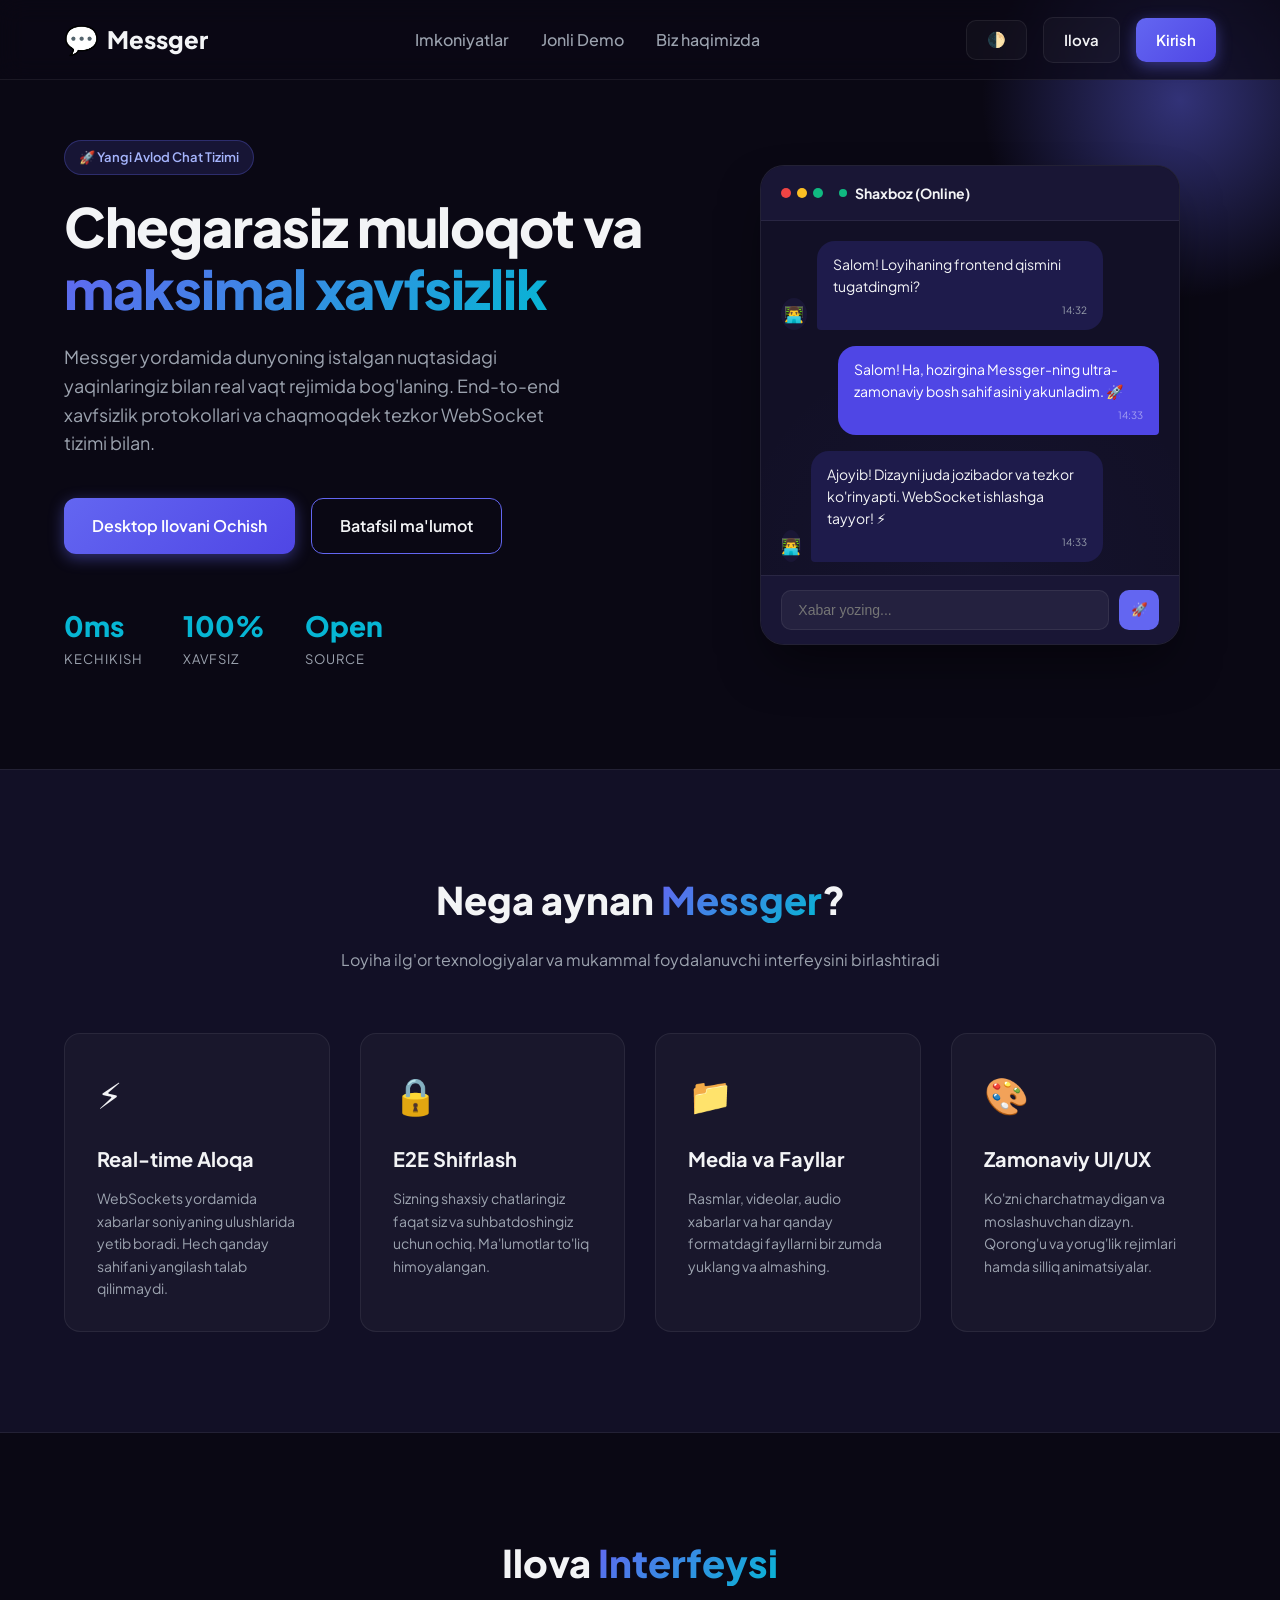
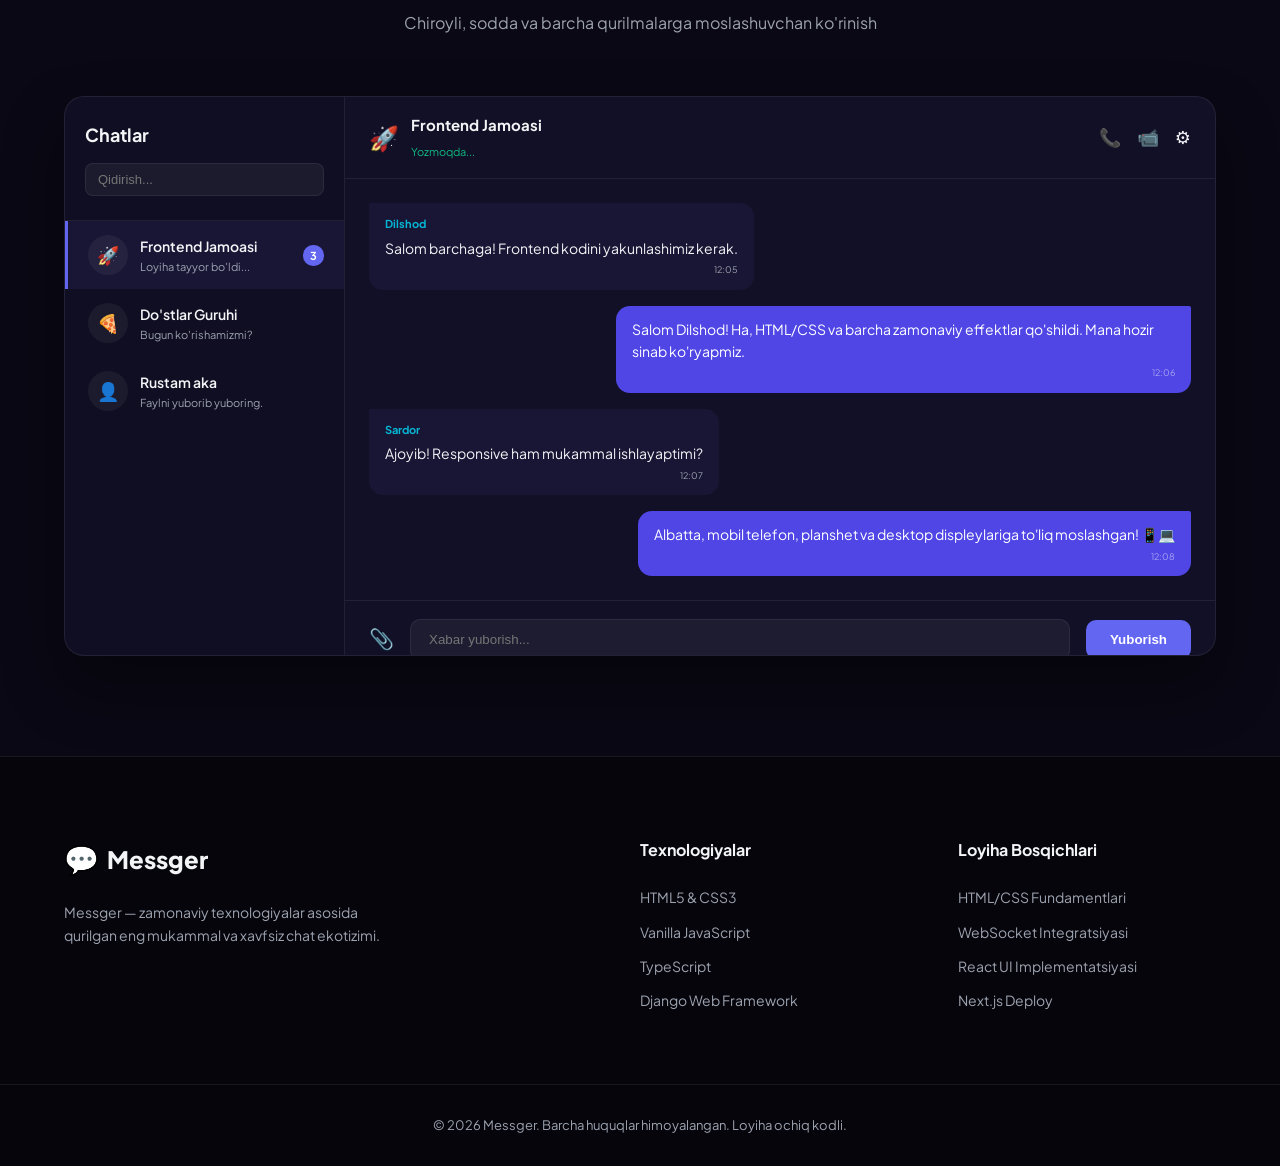
==== frontend/index.html @ b368719d "Frontend frontend/ papkaga ko'chirildi" ====
<!DOCTYPE html>
<html lang="uz">
<head>
    <meta charset="UTF-8">
    <meta name="viewport" content="width=device-width, initial-scale=1.0">
    <title>Messger — Tezkor, Xavfsiz va Zamonaviy Messenger</title>
    <link rel="stylesheet" href="styles.css">
    <!-- Google Fonts for modern typography -->
    <link rel="preconnect" href="https://fonts.googleapis.com">
    <link rel="preconnect" href="https://fonts.gstatic.com" crossorigin>
    <link href="https://fonts.googleapis.com/css2?family=Plus+Jakarta+Sans:wght@300;400;500;600;700;800&display=swap" rel="stylesheet">
    <script>
        // Kirgan foydalanuvchi bosh sahifani ochsa — to'g'ridan-to'g'ri messenger.html
        if (localStorage.getItem('access')) window.location.replace('messenger.html');
    </script>
</head>
<body>
    <!-- Navigation Bar -->
    <header class="navbar">
        <div class="container nav-container">
            <div class="logo">
                <span class="logo-icon">💬</span>
                <span class="logo-text">Messger</span>
            </div>
            <nav class="nav-links">
                <a href="#features">Imkoniyatlar</a>
                <a href="#demo">Jonli Demo</a>
                <a href="#about">Biz haqimizda</a>
            </nav>
            <div class="nav-cta">
                <button class="btn btn-secondary" id="theme-toggle" aria-label="Mavzuni o'zgartirish">🌓</button>
                <a href="messenger.html" class="btn btn-secondary">Ilova</a>
                <a href="login.html" class="btn btn-primary">Kirish</a>
            </div>
            <button class="mobile-menu-toggle" id="menu-toggle">
                <span></span>
                <span></span>
                <span></span>
            </button>
        </div>
    </header>

    <!-- Hero Section -->
    <section class="hero">
        <div class="container hero-container">
            <div class="hero-content">
                <div class="badge">🚀 Yangi Avlod Chat Tizimi</div>
                <h1>Chegarasiz muloqot va <span class="gradient-text">maksimal xavfsizlik</span></h1>
                <p>Messger yordamida dunyoning istalgan nuqtasidagi yaqinlaringiz bilan real vaqt rejimida bog'laning. End-to-end xavfsizlik protokollari va chaqmoqdek tezkor WebSocket tizimi bilan.</p>
                <div class="hero-actions">
                    <a href="messenger.html" class="btn btn-primary btn-large">Desktop Ilovani Ochish</a>
                    <a href="#features" class="btn btn-outline btn-large">Batafsil ma'lumot</a>
                </div>
                <div class="hero-stats">
                    <div class="stat-item">
                        <span class="stat-num">0ms</span>
                        <span class="stat-label">Kechikish</span>
                    </div>
                    <div class="stat-item">
                        <span class="stat-num">100%</span>
                        <span class="stat-label">Xavfsiz</span>
                    </div>
                    <div class="stat-item">
                        <span class="stat-num">Open</span>
                        <span class="stat-label">Source</span>
                    </div>
                </div>
            </div>
            
            <div class="hero-visual">
                <!-- Interactive Mini Chat Mockup -->
                <div class="chat-mockup">
                    <div class="mockup-header">
                        <div class="window-dots">
                            <span></span>
                            <span></span>
                            <span></span>
                        </div>
                        <div class="mockup-title">
                            <span class="status-indicator"></span>
                            Shaxboz (Online)
                        </div>
                    </div>
                    <div class="mockup-body" id="mockup-messages">
                        <div class="chat-message incoming">
                            <div class="avatar">👨‍💻</div>
                            <div class="message-content">
                                <p>Salom! Loyihaning frontend qismini tugatdingmi?</p>
                                <span class="time">14:32</span>
                            </div>
                        </div>
                        <div class="chat-message outgoing">
                            <div class="message-content">
                                <p>Salom! Ha, hozirgina Messger-ning ultra-zamonaviy bosh sahifasini yakunladim. 🚀</p>
                                <span class="time">14:33</span>
                            </div>
                        </div>
                        <div class="chat-message incoming">
                            <div class="avatar">👨‍💻</div>
                            <div class="message-content">
                                <p>Ajoyib! Dizayni juda jozibador va tezkor ko'rinyapti. WebSocket ishlashga tayyor! ⚡</p>
                                <span class="time">14:33</span>
                            </div>
                        </div>
                    </div>
                    <div class="mockup-footer">
                        <input type="text" placeholder="Xabar yozing..." id="mockup-input">
                        <button id="mockup-send">🚀</button>
                    </div>
                </div>
            </div>
        </div>
    </section>

    <!-- Features Section -->
    <section id="features" class="features">
        <div class="container">
            <div class="section-header">
                <h2>Nega aynan <span class="gradient-text">Messger</span>?</h2>
                <p>Loyiha ilg'or texnologiyalar va mukammal foydalanuvchi interfeysini birlashtiradi</p>
            </div>
            
            <div class="features-grid">
                <div class="feature-card">
                    <div class="feature-icon">⚡</div>
                    <h3>Real-time Aloqa</h3>
                    <p>WebSockets yordamida xabarlar soniyaning ulushlarida yetib boradi. Hech qanday sahifani yangilash talab qilinmaydi.</p>
                </div>
                <div class="feature-card">
                    <div class="feature-icon">🔒</div>
                    <h3>E2E Shifrlash</h3>
                    <p>Sizning shaxsiy chatlaringiz faqat siz va suhbatdoshingiz uchun ochiq. Ma'lumotlar to'liq himoyalangan.</p>
                </div>
                <div class="feature-card">
                    <div class="feature-icon">📁</div>
                    <h3>Media va Fayllar</h3>
                    <p>Rasmlar, videolar, audio xabarlar va har qanday formatdagi fayllarni bir zumda yuklang va almashing.</p>
                </div>
                <div class="feature-card">
                    <div class="feature-icon">🎨</div>
                    <h3>Zamonaviy UI/UX</h3>
                    <p>Ko'zni charchatmaydigan va moslashuvchan dizayn. Qorong'u va yorug'lik rejimlari hamda silliq animatsiyalar.</p>
                </div>
            </div>
        </div>
    </section>

    <!-- Demo Section (Interactive Web App Mockup Layout) -->
    <section id="demo" class="demo-section">
        <div class="container">
            <div class="section-header">
                <h2>Ilova <span class="gradient-text">Interfeysi</span></h2>
                <p>Chiroyli, sodda va barcha qurilmalarga moslashuvchan ko'rinish</p>
            </div>
            
            <div class="app-dashboard-mockup">
                <div class="dashboard-sidebar">
                    <div class="sidebar-header">
                        <h3>Chatlar</h3>
                        <div class="sidebar-search">
                            <input type="text" placeholder="Qidirish...">
                        </div>
                    </div>
                    <div class="chat-list">
                        <div class="chat-list-item active">
                            <div class="item-avatar">🚀</div>
                            <div class="item-details">
                                <div class="item-name">Frontend Jamoasi</div>
                                <div class="item-last-msg">Loyiha tayyor bo'ldi...</div>
                            </div>
                            <span class="item-badge">3</span>
                        </div>
                        <div class="chat-list-item">
                            <div class="item-avatar">🍕</div>
                            <div class="item-details">
                                <div class="item-name">Do'stlar Guruhi</div>
                                <div class="item-last-msg">Bugun ko'rishamizmi?</div>
                            </div>
                        </div>
                        <div class="chat-list-item">
                            <div class="item-avatar">👤</div>
                            <div class="item-details">
                                <div class="item-name">Rustam aka</div>
                                <div class="item-last-msg">Faylni yuborib yuboring.</div>
                            </div>
                        </div>
                    </div>
                </div>
                
                <div class="dashboard-chat-area">
                    <div class="chat-area-header">
                        <div class="active-chat-info">
                            <span class="active-avatar">🚀</span>
                            <div>
                                <span class="active-name">Frontend Jamoasi</span>
                                <span class="active-status">Yozmoqda...</span>
                            </div>
                        </div>
                        <div class="chat-actions-icons">
                            <span>📞</span>
                            <span>📹</span>
                            <span>⚙️</span>
                        </div>
                    </div>
                    <div class="chat-area-messages">
                        <div class="msg bubble-in">
                            <span class="msg-author">Dilshod</span>
                            <p>Salom barchaga! Frontend kodini yakunlashimiz kerak.</p>
                            <span class="msg-time">12:05</span>
                        </div>
                        <div class="msg bubble-out">
                            <p>Salom Dilshod! Ha, HTML/CSS va barcha zamonaviy effektlar qo'shildi. Mana hozir sinab ko'ryapmiz.</p>
                            <span class="msg-time">12:06</span>
                        </div>
                        <div class="msg bubble-in">
                            <span class="msg-author">Sardor</span>
                            <p>Ajoyib! Responsive ham mukammal ishlayaptimi?</p>
                            <span class="msg-time">12:07</span>
                        </div>
                        <div class="msg bubble-out">
                            <p>Albatta, mobil telefon, planshet va desktop displeylariga to'liq moslashgan! 📱💻</p>
                            <span class="msg-time">12:08</span>
                        </div>
                        <!-- Simulated interactive dynamic bubble -->
                        <div class="msg bubble-in" id="dynamic-demo-msg" style="display: none;">
                            <span class="msg-author">Dilshod</span>
                            <p>Ajoyib natija! Endi loyihani backend bilan birlashtirishga tayyorlaymiz! 🎉</p>
                            <span class="msg-time">Just now</span>
                        </div>
                    </div>
                    <div class="chat-area-input-wrapper">
                        <button class="attach-btn">📎</button>
                        <input type="text" placeholder="Xabar yuborish..." id="demo-chat-input">
                        <button class="send-btn" id="demo-chat-send">Yuborish</button>
                    </div>
                </div>
            </div>
        </div>
    </section>

    <!-- Footer -->
    <footer class="main-footer" id="about">
        <div class="container footer-container">
            <div class="footer-brand">
                <div class="logo">
                    <span class="logo-icon">💬</span>
                    <span class="logo-text">Messger</span>
                </div>
                <p>Messger — zamonaviy texnologiyalar asosida qurilgan eng mukammal va xavfsiz chat ekotizimi.</p>
            </div>
            <div class="footer-links">
                <h4>Texnologiyalar</h4>
                <ul>
                    <li>HTML5 & CSS3</li>
                    <li>Vanilla JavaScript</li>
                    <li>TypeScript</li>
                    <li>Django Web Framework</li>
                </ul>
            </div>
            <div class="footer-links">
                <h4>Loyiha Bosqichlari</h4>
                <ul>
                    <li>HTML/CSS Fundamentlari</li>
                    <li>WebSocket Integratsiyasi</li>
                    <li>React UI Implementatsiyasi</li>
                    <li>Next.js Deploy</li>
                </ul>
            </div>
        </div>
        <div class="footer-bottom">
            <div class="container">
                <p>&copy; 2026 Messger. Barcha huquqlar himoyalangan. Loyiha ochiq kodli.</p>
            </div>
        </div>
    </footer>

    <script src="app.js"></script>
</body>
</html>
---- frontend/styles.css ----
/* ==========================================================================
   MESSGER — MAIN STYLE SHEET (VANILLA CSS)
   ========================================================================== */

/* --- CSS VARIABLES FOR THEMES --- */
:root {
    /* Dark Theme (Default) */
    --bg-primary: #0a0814;
    --bg-secondary: #121026;
    --bg-tertiary: #191635;
    --text-primary: #f3f4f6;
    --text-secondary: #9ca3af;
    --accent-color: #6366f1; /* Indigo */
    --accent-glow: rgba(99, 102, 241, 0.45);
    --accent-secondary: #06b6d4; /* Cyan */
    --card-bg: rgba(255, 255, 255, 0.03);
    --card-border: rgba(255, 255, 255, 0.07);
    --input-bg: rgba(255, 255, 255, 0.05);
    --msg-incoming: #1e1b4b;
    --msg-outgoing: #4f46e5;
    --success-color: #10b981;
    --font-family: 'Plus Jakarta Sans', system-ui, -apple-system, sans-serif;
    --navbar-height: 80px;
    --container-width: 1200px;
    --border-radius: 16px;
    --transition-speed: 0.3s;
}

[data-theme="light"] {
    /* Light Theme */
    --bg-primary: #f8fafc;
    --bg-secondary: #ffffff;
    --bg-tertiary: #f1f5f9;
    --text-primary: #0f172a;
    --text-secondary: #475569;
    --accent-color: #4f46e5;
    --accent-glow: rgba(79, 70, 229, 0.2);
    --accent-secondary: #0891b2;
    --card-bg: rgba(0, 0, 0, 0.02);
    --card-border: rgba(0, 0, 0, 0.08);
    --input-bg: rgba(0, 0, 0, 0.04);
    --msg-incoming: #e2e8f0;
    --msg-outgoing: #4f46e5;
}

/* --- RESET & BASIC STYLES --- */
* {
    margin: 0;
    padding: 0;
    box-sizing: border-box;
    scroll-behavior: smooth;
}

body {
    background-color: var(--bg-primary);
    color: var(--text-primary);
    font-family: var(--font-family);
    line-height: 1.6;
    overflow-x: hidden;
    transition: background-color var(--transition-speed), color var(--transition-speed);
}

.container {
    width: 100%;
    max-width: var(--container-width);
    margin: 0 auto;
    padding: 0 24px;
}

/* --- UTILITIES --- */
.gradient-text {
    background: linear-gradient(135deg, var(--accent-color), var(--accent-secondary));
    -webkit-background-clip: text;
    -webkit-text-fill-color: transparent;
    font-weight: 800;
}

.badge {
    display: inline-block;
    padding: 6px 14px;
    background-color: rgba(99, 102, 241, 0.15);
    border: 1px solid rgba(99, 102, 241, 0.3);
    color: #a5b4fc;
    border-radius: 100px;
    font-size: 13px;
    font-weight: 600;
    margin-bottom: 20px;
}

/* --- BUTTONS --- */
.btn {
    display: inline-flex;
    align-items: center;
    justify-content: center;
    padding: 10px 20px;
    border-radius: 10px;
    font-weight: 600;
    font-size: 15px;
    cursor: pointer;
    transition: all var(--transition-speed) ease;
    text-decoration: none;
    border: none;
}

.btn-primary {
    background: linear-gradient(135deg, var(--accent-color), #4f46e5);
    color: #ffffff;
    box-shadow: 0 4px 15px var(--accent-glow);
}

.btn-primary:hover {
    transform: translateY(-2px);
    box-shadow: 0 6px 20px var(--accent-glow);
}

.btn-secondary {
    background-color: var(--card-bg);
    border: 1px solid var(--card-border);
    color: var(--text-primary);
}

.btn-secondary:hover {
    background-color: var(--bg-tertiary);
}

.btn-outline {
    background-color: transparent;
    border: 1.5px solid var(--accent-color);
    color: var(--text-primary);
}

.btn-outline:hover {
    background-color: var(--accent-color);
    color: #ffffff;
}

.btn-large {
    padding: 14px 28px;
    font-size: 16px;
    border-radius: 12px;
}

/* --- NAVBAR --- */
.navbar {
    height: var(--navbar-height);
    display: flex;
    align-items: center;
    position: fixed;
    top: 0;
    left: 0;
    width: 100%;
    z-index: 1000;
    backdrop-filter: blur(12px);
    background-color: rgba(10, 8, 20, 0.7);
    border-bottom: 1px solid var(--card-border);
    transition: background-color var(--transition-speed);
}

[data-theme="light"] .navbar {
    background-color: rgba(248, 250, 252, 0.8);
}

.nav-container {
    display: flex;
    justify-content: space-between;
    align-items: center;
}

.logo {
    display: flex;
    align-items: center;
    gap: 8px;
    font-size: 24px;
    font-weight: 800;
    color: var(--text-primary);
}

.logo-icon {
    font-size: 28px;
}

.nav-links {
    display: flex;
    gap: 32px;
}

.nav-links a {
    color: var(--text-secondary);
    text-decoration: none;
    font-weight: 500;
    transition: color var(--transition-speed);
}

.nav-links a:hover {
    color: var(--accent-color);
}

.nav-cta {
    display: flex;
    align-items: center;
    gap: 16px;
}

.mobile-menu-toggle {
    display: none;
    flex-direction: column;
    gap: 6px;
    background: none;
    border: none;
    cursor: pointer;
}

.mobile-menu-toggle span {
    width: 25px;
    height: 2px;
    background-color: var(--text-primary);
    border-radius: 2px;
    transition: all 0.3s ease;
}

/* --- HERO SECTION --- */
.hero {
    padding-top: calc(var(--navbar-height) + 60px);
    padding-bottom: 100px;
    position: relative;
    overflow: hidden;
}

.hero::before {
    content: '';
    position: absolute;
    width: 400px;
    height: 400px;
    background: radial-gradient(circle, var(--accent-glow) 0%, transparent 70%);
    top: -100px;
    right: -100px;
    z-index: -1;
}

.hero-container {
    display: grid;
    grid-template-columns: 1.1fr 0.9fr;
    gap: 60px;
    align-items: center;
}

.hero-content h1 {
    font-size: 54px;
    line-height: 1.15;
    font-weight: 800;
    margin-bottom: 24px;
    letter-spacing: -1px;
}

.hero-content p {
    font-size: 18px;
    color: var(--text-secondary);
    margin-bottom: 40px;
    max-width: 520px;
}

.hero-actions {
    display: flex;
    gap: 16px;
    margin-bottom: 50px;
}

.hero-stats {
    display: flex;
    gap: 40px;
}

.stat-item {
    display: flex;
    flex-direction: column;
}

.stat-num {
    font-size: 28px;
    font-weight: 800;
    color: var(--accent-secondary);
}

.stat-label {
    font-size: 13px;
    color: var(--text-secondary);
    text-transform: uppercase;
    letter-spacing: 1px;
}

/* --- HERO CHAT MOCKUP --- */
.hero-visual {
    display: flex;
    justify-content: center;
    position: relative;
}

.chat-mockup {
    width: 100%;
    max-width: 420px;
    background-color: var(--bg-secondary);
    border: 1px solid var(--card-border);
    border-radius: 24px;
    box-shadow: 0 25px 50px -12px rgba(0, 0, 0, 0.5);
    overflow: hidden;
    display: flex;
    flex-direction: column;
    height: 480px;
    animation: float 6s ease-in-out infinite;
}

@keyframes float {
    0%, 100% { transform: translateY(0); }
    50% { transform: translateY(-12px); }
}

.mockup-header {
    padding: 16px 20px;
    background-color: var(--bg-tertiary);
    border-bottom: 1px solid var(--card-border);
    display: flex;
    align-items: center;
    gap: 16px;
}

.window-dots {
    display: flex;
    gap: 6px;
}

.window-dots span {
    width: 10px;
    height: 10px;
    border-radius: 50%;
    display: inline-block;
}

.window-dots span:nth-child(1) { background-color: #ef4444; }
.window-dots span:nth-child(2) { background-color: #fbbf24; }
.window-dots span:nth-child(3) { background-color: #10b981; }

.mockup-title {
    font-weight: 700;
    font-size: 14px;
    display: flex;
    align-items: center;
    gap: 8px;
}

.status-indicator {
    width: 8px;
    height: 8px;
    background-color: var(--success-color);
    border-radius: 50%;
}

.mockup-body {
    flex-grow: 1;
    padding: 20px;
    display: flex;
    flex-direction: column;
    gap: 16px;
    overflow-y: auto;
    background: radial-gradient(circle at bottom, rgba(99, 102, 241, 0.04) 0%, transparent 60%);
}

.chat-message {
    display: flex;
    align-items: flex-end;
    gap: 10px;
    max-width: 85%;
}

.chat-message.incoming {
    align-self: flex-start;
}

.chat-message.outgoing {
    align-self: flex-end;
    flex-direction: row-reverse;
}

.avatar {
    width: 32px;
    height: 32px;
    background-color: var(--bg-tertiary);
    border-radius: 50%;
    display: flex;
    align-items: center;
    justify-content: center;
    font-size: 16px;
}

.message-content {
    background-color: var(--msg-incoming);
    padding: 12px 16px;
    border-radius: 18px 18px 18px 4px;
    font-size: 14px;
    position: relative;
}

.chat-message.outgoing .message-content {
    background-color: var(--msg-outgoing);
    color: #ffffff;
    border-radius: 18px 18px 4px 18px;
}

.time {
    display: block;
    font-size: 10px;
    color: rgba(255, 255, 255, 0.5);
    margin-top: 4px;
    text-align: right;
}

.chat-message.incoming .time {
    color: var(--text-secondary);
}

.mockup-footer {
    padding: 14px 20px;
    background-color: var(--bg-tertiary);
    border-top: 1px solid var(--card-border);
    display: flex;
    gap: 10px;
}

.mockup-footer input {
    flex-grow: 1;
    background-color: var(--input-bg);
    border: 1px solid var(--card-border);
    outline: none;
    padding: 10px 16px;
    border-radius: 10px;
    color: var(--text-primary);
    font-size: 14px;
}

.mockup-footer button {
    background-color: var(--accent-color);
    border: none;
    color: white;
    width: 40px;
    height: 40px;
    border-radius: 10px;
    cursor: pointer;
    display: flex;
    align-items: center;
    justify-content: center;
    transition: background-color 0.2s;
}

.mockup-footer button:hover {
    background-color: #4f46e5;
}

/* --- FEATURES SECTION --- */
.features {
    padding: 100px 0;
    background-color: var(--bg-secondary);
    border-top: 1px solid var(--card-border);
    border-bottom: 1px solid var(--card-border);
    transition: background-color var(--transition-speed);
}

[data-theme="light"] .features {
    background-color: #f1f5f9;
}

.section-header {
    text-align: center;
    max-width: 600px;
    margin: 0 auto 60px;
}

.section-header h2 {
    font-size: 38px;
    font-weight: 800;
    margin-bottom: 16px;
}

.section-header p {
    color: var(--text-secondary);
    font-size: 16px;
}

.features-grid {
    display: grid;
    grid-template-columns: repeat(auto-fit, minmax(250px, 1fr));
    gap: 30px;
}

.feature-card {
    background-color: var(--card-bg);
    border: 1px solid var(--card-border);
    border-radius: var(--border-radius);
    padding: 32px;
    transition: all var(--transition-speed) ease;
}

.feature-card:hover {
    transform: translateY(-8px);
    background-color: var(--bg-tertiary);
    border-color: rgba(99, 102, 241, 0.4);
    box-shadow: 0 12px 30px rgba(0, 0, 0, 0.2);
}

.feature-icon {
    font-size: 36px;
    margin-bottom: 20px;
    display: inline-block;
}

.feature-card h3 {
    font-size: 20px;
    font-weight: 700;
    margin-bottom: 12px;
}

.feature-card p {
    color: var(--text-secondary);
    font-size: 14px;
    line-height: 1.6;
}

/* --- INTERACTIVE DEMO APP --- */
.demo-section {
    padding: 100px 0;
}

.app-dashboard-mockup {
    background-color: var(--bg-secondary);
    border: 1px solid var(--card-border);
    border-radius: 20px;
    display: grid;
    grid-template-columns: 280px 1fr;
    height: 560px;
    box-shadow: 0 30px 60px rgba(0,0,0,0.4);
    overflow: hidden;
}

/* Sidebar Mockup */
.dashboard-sidebar {
    border-right: 1px solid var(--card-border);
    display: flex;
    flex-direction: column;
    background-color: rgba(0,0,0,0.1);
}

.sidebar-header {
    padding: 24px 20px;
    border-bottom: 1px solid var(--card-border);
}

.sidebar-header h3 {
    font-size: 18px;
    font-weight: 700;
    margin-bottom: 14px;
}

.sidebar-search input {
    width: 100%;
    background-color: var(--input-bg);
    border: 1px solid var(--card-border);
    outline: none;
    padding: 8px 12px;
    border-radius: 8px;
    color: var(--text-primary);
    font-size: 13px;
}

.chat-list {
    flex-grow: 1;
    overflow-y: auto;
}

.chat-list-item {
    display: flex;
    align-items: center;
    gap: 12px;
    padding: 14px 20px;
    cursor: pointer;
    transition: background-color 0.2s;
    border-left: 3px solid transparent;
}

.chat-list-item:hover, .chat-list-item.active {
    background-color: var(--bg-tertiary);
}

.chat-list-item.active {
    border-left-color: var(--accent-color);
}

.item-avatar {
    width: 40px;
    height: 40px;
    background-color: var(--input-bg);
    border-radius: 50%;
    display: flex;
    align-items: center;
    justify-content: center;
    font-size: 18px;
}

.item-details {
    flex-grow: 1;
}

.item-name {
    font-weight: 600;
    font-size: 14px;
}

.item-last-msg {
    font-size: 11px;
    color: var(--text-secondary);
    white-space: nowrap;
    overflow: hidden;
    text-overflow: ellipsis;
    max-width: 140px;
}

.item-badge {
    background-color: var(--accent-color);
    color: white;
    font-size: 11px;
    font-weight: 700;
    padding: 2px 7px;
    border-radius: 10px;
}

/* Chat Area Mockup */
.dashboard-chat-area {
    display: flex;
    flex-direction: column;
    height: 100%;
}

.chat-area-header {
    padding: 16px 24px;
    border-bottom: 1px solid var(--card-border);
    display: flex;
    justify-content: space-between;
    align-items: center;
}

.active-chat-info {
    display: flex;
    align-items: center;
    gap: 12px;
}

.active-avatar {
    font-size: 24px;
}

.active-name {
    display: block;
    font-weight: 700;
    font-size: 15px;
}

.active-status {
    font-size: 11px;
    color: var(--success-color);
}

.chat-actions-icons {
    display: flex;
    gap: 16px;
    font-size: 18px;
    cursor: pointer;
}

.chat-area-messages {
    flex-grow: 1;
    padding: 24px;
    overflow-y: auto;
    display: flex;
    flex-direction: column;
    gap: 16px;
    background-image: radial-gradient(rgba(99, 102, 241, 0.015) 1px, transparent 0);
    background-size: 24px 24px;
}

.msg {
    max-width: 70%;
    padding: 12px 16px;
    border-radius: 14px;
    font-size: 14px;
    position: relative;
    display: flex;
    flex-direction: column;
}

.bubble-in {
    align-self: flex-start;
    background-color: var(--bg-tertiary);
    border-top-left-radius: 2px;
}

.bubble-out {
    align-self: flex-end;
    background-color: var(--msg-outgoing);
    color: white;
    border-top-right-radius: 2px;
}

.msg-author {
    font-size: 11px;
    font-weight: 700;
    color: var(--accent-secondary);
    margin-bottom: 4px;
}

.msg-time {
    font-size: 9px;
    color: rgba(255, 255, 255, 0.5);
    align-self: flex-end;
    margin-top: 4px;
}

.bubble-in .msg-time {
    color: var(--text-secondary);
}

.chat-area-input-wrapper {
    padding: 18px 24px;
    border-top: 1px solid var(--card-border);
    display: flex;
    gap: 16px;
    align-items: center;
}

.attach-btn {
    background: none;
    border: none;
    font-size: 20px;
    cursor: pointer;
    color: var(--text-secondary);
}

.chat-area-input-wrapper input {
    flex-grow: 1;
    background-color: var(--input-bg);
    border: 1px solid var(--card-border);
    outline: none;
    padding: 12px 18px;
    border-radius: 10px;
    color: var(--text-primary);
}

.send-btn {
    background-color: var(--accent-color);
    color: white;
    border: none;
    padding: 12px 24px;
    border-radius: 10px;
    font-weight: 600;
    cursor: pointer;
    transition: background-color 0.2s;
}

.send-btn:hover {
    background-color: #4f46e5;
}

/* --- FOOTER --- */
.main-footer {
    background-color: #06050c;
    color: var(--text-secondary);
    padding: 80px 0 0;
    border-top: 1px solid var(--card-border);
    transition: background-color var(--transition-speed);
}

[data-theme="light"] .main-footer {
    background-color: #0f172a;
}

.footer-container {
    display: grid;
    grid-template-columns: 2fr 1fr 1fr;
    gap: 60px;
    padding-bottom: 60px;
}

.footer-brand p {
    margin-top: 20px;
    max-width: 320px;
    font-size: 14px;
}

.footer-links h4 {
    color: var(--text-primary);
    font-size: 16px;
    font-weight: 700;
    margin-bottom: 24px;
}

.footer-links ul {
    list-style: none;
}

.footer-links li {
    margin-bottom: 12px;
}

.footer-links a, .footer-links li {
    color: var(--text-secondary);
    text-decoration: none;
    font-size: 14px;
    transition: color 0.2s;
}

.footer-links a:hover {
    color: var(--accent-color);
}

.footer-bottom {
    border-top: 1px solid var(--card-border);
    padding: 30px 0;
    text-align: center;
    font-size: 13px;
}

/* --- RESPONSIVENESS --- */
@media (max-width: 992px) {
    .hero-container {
        grid-template-columns: 1fr;
        text-align: center;
        gap: 40px;
    }
    
    .hero-content p {
        margin-left: auto;
        margin-right: auto;
    }
    
    .hero-actions {
        justify-content: center;
    }
    
    .hero-stats {
        justify-content: center;
    }
    
    .hero-visual {
        margin-top: 20px;
    }
    
    .app-dashboard-mockup {
        grid-template-columns: 1fr;
        height: auto;
    }
    
    .dashboard-sidebar {
        height: 250px;
    }
    
    .dashboard-chat-area {
        height: 450px;
    }
}

@media (max-width: 768px) {
    .navbar {
        padding: 0;
    }
    
    .nav-links {
        display: none; /* Can be toggled with JS */
    }
    
    .mobile-menu-toggle {
        display: flex;
    }
    
    .hero-content h1 {
        font-size: 38px;
    }
    
    .footer-container {
        grid-template-columns: 1fr;
        gap: 40px;
    }
}

/* ==========================================================================
   AUTH PAGES — login.html va register.html uchun umumiy uslublar
   ========================================================================== */

.auth-page {
    min-height: 100vh;
    display: flex;
    align-items: center;
    justify-content: center;
    padding: 40px 20px;
    position: relative;
    overflow: hidden;
}

.auth-page::before {
    content: '';
    position: absolute;
    width: 400px;
    height: 400px;
    background: radial-gradient(circle, var(--accent-glow) 0%, transparent 70%);
    top: 10%;
    left: -100px;
    z-index: -1;
}

.auth-card {
    width: 100%;
    max-width: 420px;
    background-color: var(--bg-secondary);
    border: 1px solid var(--card-border);
    border-radius: 24px;
    padding: 40px;
    box-shadow: 0 20px 40px rgba(0, 0, 0, 0.4);
}

.auth-card.wide {
    max-width: 460px;
}

.auth-header {
    text-align: center;
    margin-bottom: 32px;
}

.auth-header .logo {
    justify-content: center;
    margin-bottom: 16px;
}

.auth-header h2 {
    font-size: 24px;
    font-weight: 800;
    margin-bottom: 8px;
}

.auth-header p {
    color: var(--text-secondary);
    font-size: 14px;
}

.form-group {
    margin-bottom: 20px;
}

.form-group label {
    display: block;
    font-size: 13px;
    font-weight: 600;
    color: var(--text-secondary);
    margin-bottom: 8px;
}

.form-group .optional {
    color: var(--text-secondary);
    font-weight: 400;
    opacity: 0.7;
}

.form-control {
    width: 100%;
    background-color: var(--input-bg);
    border: 1px solid var(--card-border);
    outline: none;
    padding: 12px 16px;
    border-radius: 10px;
    color: var(--text-primary);
    font-size: 14px;
    transition: border-color 0.2s;
}

.form-control:focus {
    border-color: var(--accent-color);
}

.form-control.input-error {
    border-color: rgba(239, 68, 68, 0.6);
}

.form-footer {
    display: flex;
    justify-content: space-between;
    align-items: center;
    margin-bottom: 24px;
    font-size: 13px;
}

.form-footer a {
    color: var(--accent-color);
    text-decoration: none;
}

.form-error {
    background: rgba(239, 68, 68, 0.12);
    border: 1px solid rgba(239, 68, 68, 0.4);
    color: #fca5a5;
    padding: 10px 14px;
    border-radius: 10px;
    font-size: 13px;
    margin-bottom: 16px;
}

.field-error {
    display: block;
    color: #fca5a5;
    font-size: 12px;
    margin-top: 6px;
}

.field-error:empty {
    display: none;
}

.auth-card .btn-primary {
    width: 100%;
    padding: 12px;
    font-size: 15px;
    border-radius: 10px;
}

.auth-card .btn-primary:disabled {
    opacity: 0.6;
    cursor: not-allowed;
}

.auth-card-bottom {
    text-align: center;
    margin-top: 24px;
    font-size: 13px;
    color: var(--text-secondary);
}

.auth-card-bottom a {
    color: var(--accent-color);
    text-decoration: none;
    font-weight: 600;
}

.back-home {
    position: absolute;
    top: 24px;
    left: 24px;
    display: flex;
    align-items: center;
    gap: 8px;
    color: var(--text-secondary);
    text-decoration: none;
    font-weight: 600;
    font-size: 14px;
}

.back-home:hover {
    color: var(--text-primary);
}

/* --- Parol kuchi indikatori --- */
.pw-meter {
    display: flex;
    gap: 5px;
    margin-top: 10px;
}

.pw-meter span {
    flex: 1;
    height: 4px;
    border-radius: 999px;
    background-color: var(--input-bg);
    transition: background-color var(--transition-speed);
}

.pw-meter[data-score="1"] span:nth-child(1) { background-color: #ef4444; }
.pw-meter[data-score="2"] span:nth-child(-n+2) { background-color: #f59e0b; }
.pw-meter[data-score="3"] span:nth-child(-n+3) { background-color: #eab308; }
.pw-meter[data-score="4"] span { background-color: var(--success-color); }

.pw-hint {
    display: block;
    font-size: 12px;
    color: var(--text-secondary);
    margin-top: 6px;
}


/* ==========================================================================
   PROFILE PAGE — profile.html
   ========================================================================== */

.nav-links a.active-link {
    color: var(--accent-color);
}

.btn-block {
    display: flex;
    width: 100%;
    justify-content: center;
}

.text-success { color: var(--success-color); }

.profile-page {
    padding-top: calc(var(--navbar-height) + 40px);
    padding-bottom: 80px;
    min-height: 100vh;
    position: relative;
}

.profile-page::before {
    content: '';
    position: absolute;
    width: 500px;
    height: 500px;
    background: radial-gradient(circle, var(--accent-glow) 0%, transparent 70%);
    top: -120px;
    right: -150px;
    z-index: -1;
}

.profile-container {
    display: grid;
    grid-template-columns: 1fr 320px;
    gap: 30px;
    align-items: start;
}

.profile-card {
    background-color: var(--bg-secondary);
    border: 1px solid var(--card-border);
    border-radius: 24px;
    overflow: hidden;
    box-shadow: 0 20px 40px rgba(0, 0, 0, 0.4);
}

.profile-cover {
    height: 140px;
    background: linear-gradient(135deg, var(--accent-color), var(--accent-secondary));
    position: relative;
}

.profile-cover::after {
    content: '';
    position: absolute;
    inset: 0;
    background-image: radial-gradient(rgba(255,255,255,0.15) 1px, transparent 0);
    background-size: 20px 20px;
}

.profile-avatar-wrap {
    position: relative;
    padding: 0 32px;
    margin-top: -52px;
}

.profile-avatar {
    width: 104px;
    height: 104px;
    border-radius: 50%;
    background: linear-gradient(135deg, var(--accent-color), var(--accent-secondary));
    color: #fff;
    font-size: 42px;
    font-weight: 800;
    display: flex;
    align-items: center;
    justify-content: center;
    border: 4px solid var(--bg-secondary);
    box-shadow: 0 8px 24px var(--accent-glow);
}

.online-pill {
    position: absolute;
    bottom: 4px;
    left: 38px;
    display: inline-flex;
    align-items: center;
    gap: 6px;
    background-color: var(--bg-tertiary);
    border: 1px solid var(--card-border);
    padding: 4px 12px;
    border-radius: 100px;
    font-size: 12px;
    font-weight: 600;
    color: var(--success-color);
}

.online-dot {
    width: 8px;
    height: 8px;
    border-radius: 50%;
    background-color: var(--success-color);
    animation: pulse 1.6s infinite;
}

@keyframes pulse {
    0%, 100% { box-shadow: 0 0 0 0 rgba(16, 185, 129, 0.5); }
    50% { box-shadow: 0 0 0 6px rgba(16, 185, 129, 0); }
}

.profile-head {
    padding: 20px 32px 0;
}

.profile-head h1 {
    font-size: 28px;
    font-weight: 800;
    margin-bottom: 4px;
}

.profile-username {
    color: var(--accent-secondary);
    font-weight: 600;
    font-size: 15px;
}

.profile-bio {
    padding: 14px 32px 0;
    color: var(--text-secondary);
    font-size: 15px;
    max-width: 560px;
}

.profile-info {
    padding: 24px 32px 8px;
    display: grid;
    grid-template-columns: 1fr 1fr;
    gap: 16px;
}

.info-item {
    display: flex;
    align-items: center;
    gap: 12px;
    background-color: var(--card-bg);
    border: 1px solid var(--card-border);
    border-radius: 14px;
    padding: 14px 16px;
}

.info-icon {
    font-size: 22px;
}

.info-label {
    display: block;
    font-size: 12px;
    color: var(--text-secondary);
}

.info-value {
    display: block;
    font-weight: 600;
    font-size: 14px;
    overflow: hidden;
    text-overflow: ellipsis;
    white-space: nowrap;
    max-width: 200px;
}

.profile-actions {
    padding: 24px 32px 32px;
    display: flex;
    gap: 14px;
    flex-wrap: wrap;
}

.profile-actions .btn-primary {
    flex: 1;
    min-width: 180px;
}

.profile-side {
    display: flex;
    flex-direction: column;
    gap: 20px;
}

.side-card {
    background-color: var(--bg-secondary);
    border: 1px solid var(--card-border);
    border-radius: 20px;
    padding: 24px;
}

.side-card h3 {
    font-size: 16px;
    font-weight: 700;
    margin-bottom: 16px;
}

.side-list {
    list-style: none;
}

.side-list li {
    display: flex;
    justify-content: space-between;
    align-items: center;
    padding: 10px 0;
    border-bottom: 1px solid var(--card-border);
    font-size: 14px;
}

.side-list li:last-child { border-bottom: none; }

.side-list span { color: var(--text-secondary); }

/* --- Edit modal --- */
.edit-overlay {
    position: fixed;
    inset: 0;
    background-color: rgba(0, 0, 0, 0.6);
    backdrop-filter: blur(4px);
    display: none;
    align-items: center;
    justify-content: center;
    z-index: 2000;
    padding: 20px;
}

.edit-overlay.show { display: flex; }

.edit-modal {
    width: 100%;
    max-width: 460px;
    background-color: var(--bg-secondary);
    border: 1px solid var(--card-border);
    border-radius: 20px;
    padding: 32px;
    position: relative;
    box-shadow: 0 30px 60px rgba(0, 0, 0, 0.5);
}

.edit-modal h2 {
    font-size: 22px;
    font-weight: 800;
    margin-bottom: 24px;
}

.edit-close {
    position: absolute;
    top: 16px;
    right: 16px;
    background: var(--card-bg);
    border: 1px solid var(--card-border);
    color: var(--text-secondary);
    width: 32px;
    height: 32px;
    border-radius: 50%;
    cursor: pointer;
    font-size: 14px;
}

.edit-modal textarea.form-control {
    resize: vertical;
    font-family: var(--font-family);
}

.edit-buttons {
    display: flex;
    gap: 12px;
    margin-top: 8px;
}

.edit-buttons .btn-primary { flex: 1; }

/* ==========================================================================
   AUTH SPLIT — login.html / register.html
   ========================================================================== */

.auth-split {
    display: grid;
    grid-template-columns: 1fr 1.1fr;
    min-height: 100vh;
}

.auth-brand {
    position: relative;
    display: flex;
    align-items: center;
    justify-content: center;
    padding: 60px 48px;
    overflow: hidden;
    background:
        radial-gradient(circle at 15% 20%, var(--accent-glow) 0%, transparent 45%),
        radial-gradient(circle at 85% 80%, rgba(6, 182, 212, 0.25) 0%, transparent 50%),
        linear-gradient(160deg, var(--bg-tertiary), var(--bg-primary));
    border-right: 1px solid var(--card-border);
}

.auth-brand::before {
    content: '';
    position: absolute;
    inset: 0;
    background-image: radial-gradient(rgba(255,255,255,0.06) 1px, transparent 0);
    background-size: 26px 26px;
    z-index: 0;
}

.brand-inner {
    position: relative;
    z-index: 1;
    max-width: 480px;
    width: 100%;
}

.brand-inner .logo { margin-bottom: 40px; }

.brand-inner h1 {
    font-size: 44px;
    line-height: 1.15;
    font-weight: 800;
    margin-bottom: 20px;
    letter-spacing: -1px;
}

.brand-inner p {
    color: var(--text-secondary);
    font-size: 16px;
    max-width: 420px;
    margin-bottom: 40px;
}

.brand-chat-mock {
    display: flex;
    flex-direction: column;
    gap: 12px;
    margin-bottom: 40px;
}

.mock-bubble {
    max-width: 80%;
    padding: 12px 16px;
    border-radius: 16px;
    font-size: 14px;
    animation: float 5s ease-in-out infinite;
}

.mock-bubble.in {
    align-self: flex-start;
    background-color: var(--msg-incoming);
    border-bottom-left-radius: 4px;
}

.mock-bubble.out {
    align-self: flex-end;
    background-color: var(--msg-outgoing);
    color: #fff;
    border-bottom-right-radius: 4px;
    animation-delay: 1s;
}

.brand-stats {
    display: flex;
    gap: 40px;
}

.brand-stats strong {
    display: block;
    font-size: 24px;
    font-weight: 800;
    color: var(--accent-secondary);
}

.brand-stats span {
    font-size: 13px;
    color: var(--text-secondary);
}

.auth-panel {
    display: flex;
    align-items: center;
    justify-content: center;
    padding: 60px 24px;
    position: relative;
}

.auth-panel .auth-card {
    box-shadow: 0 30px 60px rgba(0, 0, 0, 0.45);
}

.auth-panel .back-home {
    top: auto;
    bottom: 28px;
    left: 50%;
    transform: translateX(-50%);
}

@media (max-width: 992px) {
    .profile-container {
        grid-template-columns: 1fr;
    }

    .auth-split {
        grid-template-columns: 1fr;
    }

    .auth-brand {
        display: none;
    }

    .auth-panel {
        min-height: 100vh;
        padding-top: 80px;
    }

    .profile-info {
        grid-template-columns: 1fr;
    }
}

@media (max-width: 768px) {
    .profile-head h1 { font-size: 24px; }
    .profile-avatar { width: 88px; height: 88px; font-size: 34px; }
    .profile-actions { flex-direction: column; }
    .brand-inner h1 { font-size: 34px; }
}
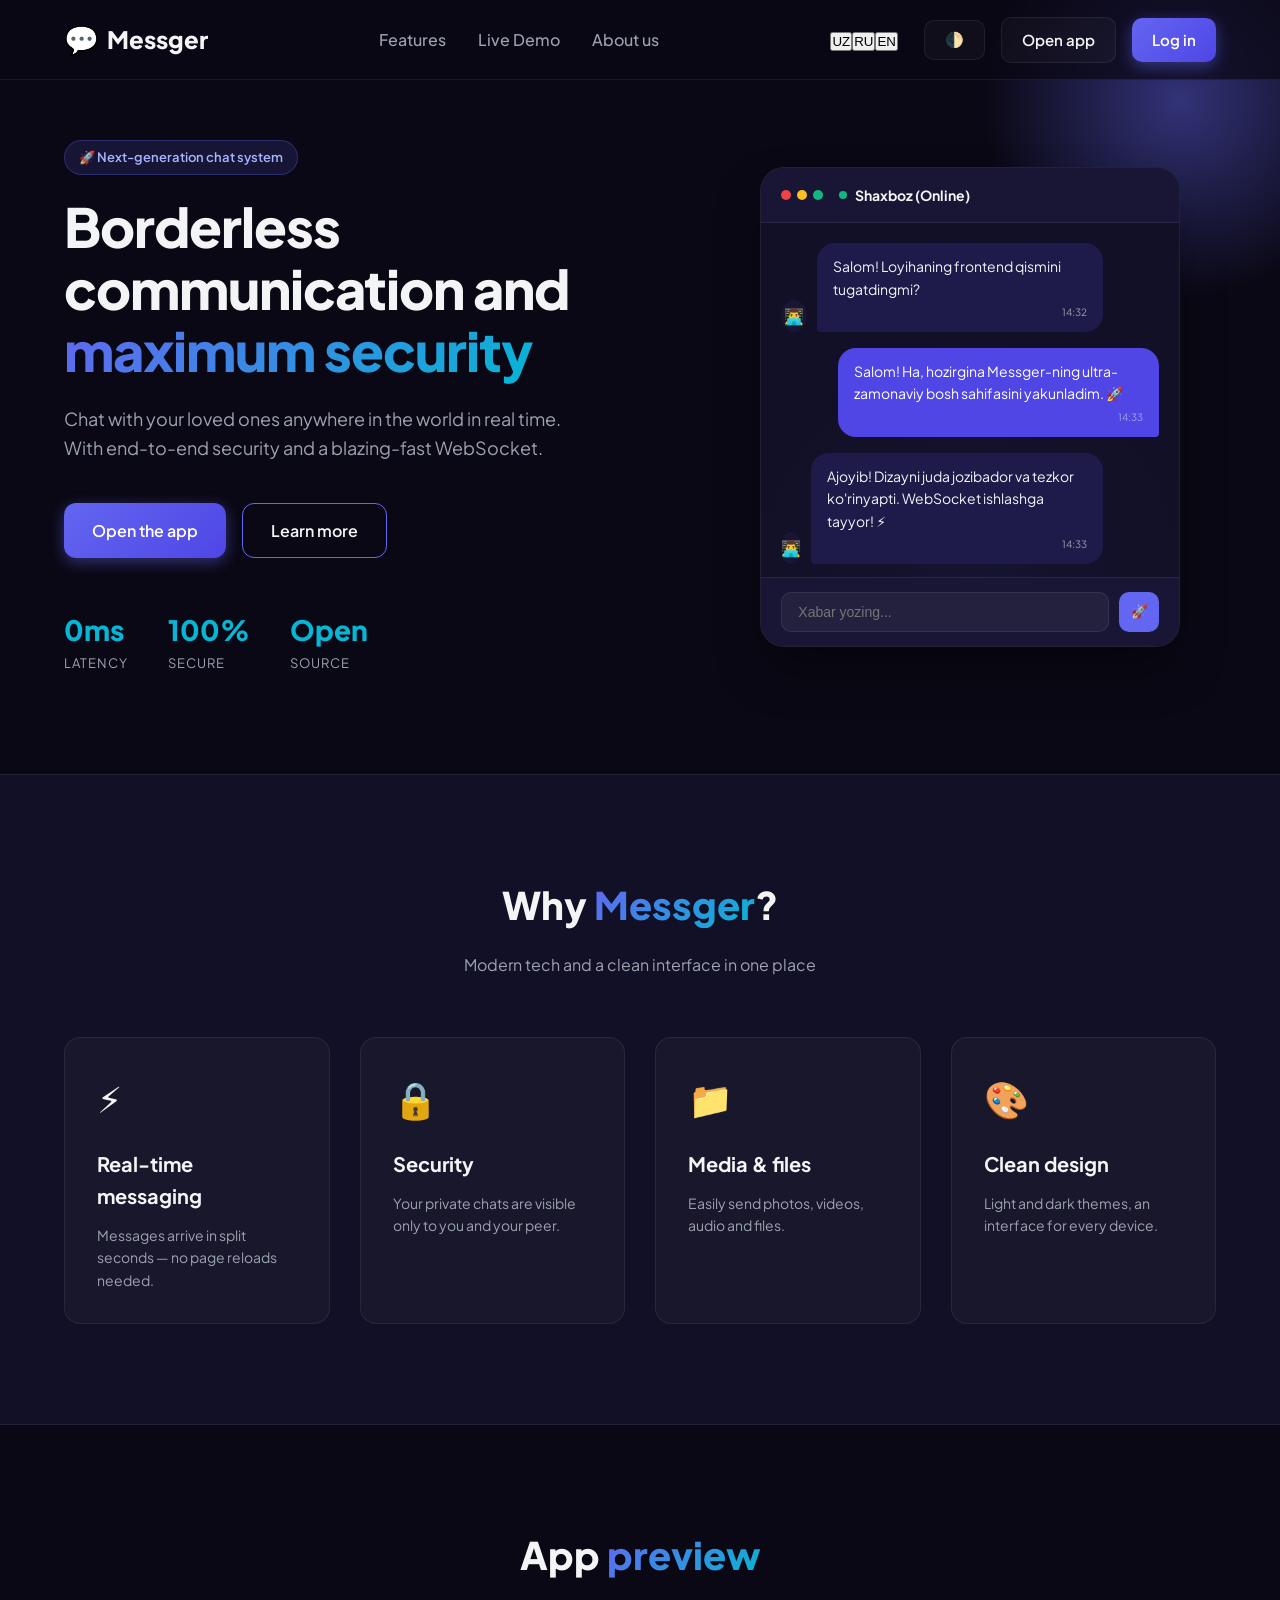
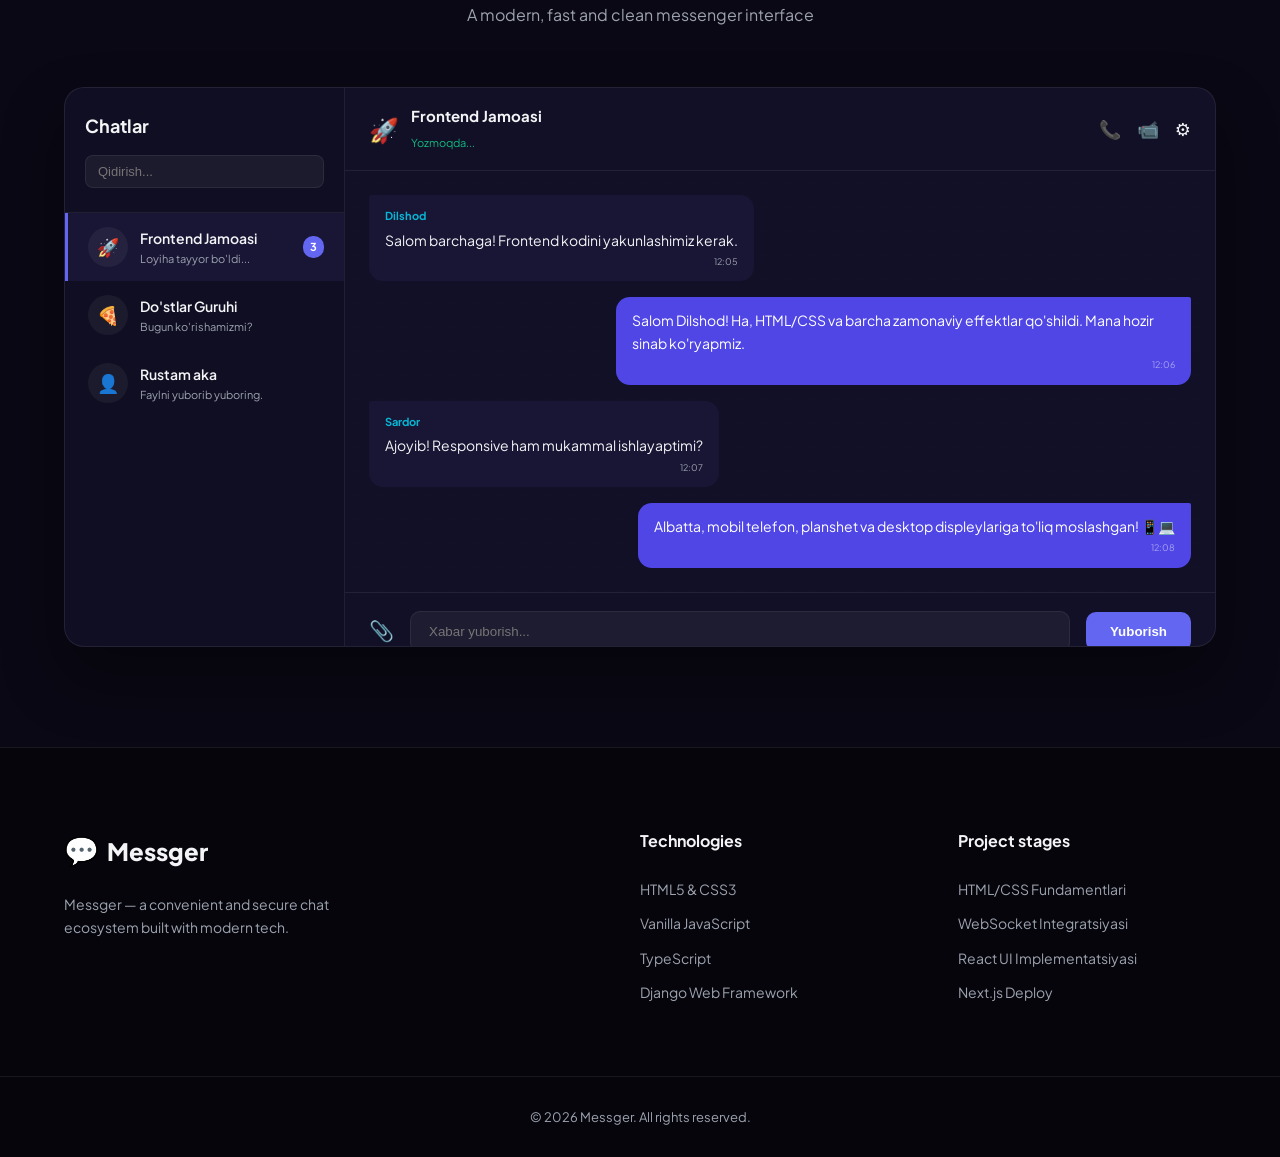
==== commit e1c72460: "Add uz/ru/en i18n across pages, clickable @username public links, and server-rendered OG for /open/<" ====
--- a/frontend/index.html
+++ b/frontend/index.html
@@ -3,7 +3,8 @@
 <head>
     <meta charset="UTF-8">
     <meta name="viewport" content="width=device-width, initial-scale=1.0">
-    <title>Messger — Tezkor, Xavfsiz va Zamonaviy Messenger</title>
+    <title data-i18n="landing.doc_title">Messger — Tezkor, Xavfsiz va Zamonaviy Messenger</title>
+    <script src="i18n.js"></script>
     <link rel="stylesheet" href="styles.css">
     <!-- Google Fonts for modern typography -->
     <link rel="preconnect" href="https://fonts.googleapis.com">
@@ -23,14 +24,15 @@
                 <span class="logo-text">Messger</span>
             </div>
             <nav class="nav-links">
-                <a href="#features">Imkoniyatlar</a>
-                <a href="#demo">Jonli Demo</a>
-                <a href="#about">Biz haqimizda</a>
+                <a href="#features" data-i18n="landing.nav_features">Imkoniyatlar</a>
+                <a href="#demo" data-i18n="landing.nav_demo">Jonli Demo</a>
+                <a href="#about" data-i18n="landing.nav_about">Biz haqimizda</a>
             </nav>
             <div class="nav-cta">
+                <div class="lang-switch" style="margin-right:10px;"></div>
                 <button class="btn btn-secondary" id="theme-toggle" aria-label="Mavzuni o'zgartirish">🌓</button>
-                <a href="messenger.html" class="btn btn-secondary">Ilova</a>
-                <a href="login.html" class="btn btn-primary">Kirish</a>
+                <a href="messenger.html" class="btn btn-secondary" data-i18n="landing.app">Ilova</a>
+                <a href="login.html" class="btn btn-primary" data-i18n="landing.login">Kirish</a>
             </div>
             <button class="mobile-menu-toggle" id="menu-toggle">
                 <span></span>
@@ -44,25 +46,25 @@
     <section class="hero">
         <div class="container hero-container">
             <div class="hero-content">
-                <div class="badge">🚀 Yangi Avlod Chat Tizimi</div>
-                <h1>Chegarasiz muloqot va <span class="gradient-text">maksimal xavfsizlik</span></h1>
-                <p>Messger yordamida dunyoning istalgan nuqtasidagi yaqinlaringiz bilan real vaqt rejimida bog'laning. End-to-end xavfsizlik protokollari va chaqmoqdek tezkor WebSocket tizimi bilan.</p>
+                <div class="badge" data-i18n="landing.hero_badge">🚀 Yangi Avlod Chat Tizimi</div>
+                <h1 data-i18n-html="landing.hero_title_html">Chegarasiz muloqot va <span class="gradient-text">maksimal xavfsizlik</span></h1>
+                <p data-i18n="landing.hero_desc">Messger yordamida dunyoning istalgan nuqtasidagi yaqinlaringiz bilan real vaqt rejimida bog'laning. End-to-end xavfsizlik protokollari va chaqmoqdek tezkor WebSocket tizimi bilan.</p>
                 <div class="hero-actions">
-                    <a href="messenger.html" class="btn btn-primary btn-large">Desktop Ilovani Ochish</a>
-                    <a href="#features" class="btn btn-outline btn-large">Batafsil ma'lumot</a>
+                    <a href="messenger.html" class="btn btn-primary btn-large" data-i18n="landing.cta_app">Desktop Ilovani Ochish</a>
+                    <a href="#features" class="btn btn-outline btn-large" data-i18n="landing.cta_more">Batafsil ma'lumot</a>
                 </div>
                 <div class="hero-stats">
                     <div class="stat-item">
                         <span class="stat-num">0ms</span>
-                        <span class="stat-label">Kechikish</span>
+                        <span class="stat-label" data-i18n="landing.stat_fast_d">Kechikish</span>
                     </div>
                     <div class="stat-item">
                         <span class="stat-num">100%</span>
-                        <span class="stat-label">Xavfsiz</span>
+                        <span class="stat-label" data-i18n="landing.stat_secure_d">Xavfsiz</span>
                     </div>
                     <div class="stat-item">
                         <span class="stat-num">Open</span>
-                        <span class="stat-label">Source</span>
+                        <span class="stat-label" data-i18n="landing.stat_open_d">Source</span>
                     </div>
                 </div>
             </div>
@@ -116,30 +118,30 @@
     <section id="features" class="features">
         <div class="container">
             <div class="section-header">
-                <h2>Nega aynan <span class="gradient-text">Messger</span>?</h2>
-                <p>Loyiha ilg'or texnologiyalar va mukammal foydalanuvchi interfeysini birlashtiradi</p>
+                <h2 data-i18n-html="landing.feat_title_html">Nega aynan <span class="gradient-text">Messger</span>?</h2>
+                <p data-i18n="landing.feat_desc">Loyiha ilg'or texnologiyalar va mukammal foydalanuvchi interfeysini birlashtiradi</p>
             </div>
             
             <div class="features-grid">
                 <div class="feature-card">
                     <div class="feature-icon">⚡</div>
-                    <h3>Real-time Aloqa</h3>
-                    <p>WebSockets yordamida xabarlar soniyaning ulushlarida yetib boradi. Hech qanday sahifani yangilash talab qilinmaydi.</p>
+                    <h3 data-i18n="landing.f1_t">Real-time Aloqa</h3>
+                    <p data-i18n="landing.f1_d">WebSockets yordamida xabarlar soniyaning ulushlarida yetib boradi. Hech qanday sahifani yangilash talab qilinmaydi.</p>
                 </div>
                 <div class="feature-card">
                     <div class="feature-icon">🔒</div>
-                    <h3>E2E Shifrlash</h3>
-                    <p>Sizning shaxsiy chatlaringiz faqat siz va suhbatdoshingiz uchun ochiq. Ma'lumotlar to'liq himoyalangan.</p>
+                    <h3 data-i18n="landing.f2_t">E2E Shifrlash</h3>
+                    <p data-i18n="landing.f2_d">Sizning shaxsiy chatlaringiz faqat siz va suhbatdoshingiz uchun ochiq. Ma'lumotlar to'liq himoyalangan.</p>
                 </div>
                 <div class="feature-card">
                     <div class="feature-icon">📁</div>
-                    <h3>Media va Fayllar</h3>
-                    <p>Rasmlar, videolar, audio xabarlar va har qanday formatdagi fayllarni bir zumda yuklang va almashing.</p>
+                    <h3 data-i18n="landing.f3_t">Media va Fayllar</h3>
+                    <p data-i18n="landing.f3_d">Rasmlar, videolar, audio xabarlar va har qanday formatdagi fayllarni bir zumda yuklang va almashing.</p>
                 </div>
                 <div class="feature-card">
                     <div class="feature-icon">🎨</div>
-                    <h3>Zamonaviy UI/UX</h3>
-                    <p>Ko'zni charchatmaydigan va moslashuvchan dizayn. Qorong'u va yorug'lik rejimlari hamda silliq animatsiyalar.</p>
+                    <h3 data-i18n="landing.f4_t">Zamonaviy UI/UX</h3>
+                    <p data-i18n="landing.f4_d">Kunduzgi va tungi rejim, barcha qurilmalarga moslashgan interfeys.</p>
                 </div>
             </div>
         </div>
@@ -149,8 +151,8 @@
     <section id="demo" class="demo-section">
         <div class="container">
             <div class="section-header">
-                <h2>Ilova <span class="gradient-text">Interfeysi</span></h2>
-                <p>Chiroyli, sodda va barcha qurilmalarga moslashuvchan ko'rinish</p>
+                <h2 data-i18n-html="landing.demo_title_html">Ilova <span class="gradient-text">Interfeysi</span></h2>
+                <p data-i18n="landing.demo_desc">Chiroyli, sodda va barcha qurilmalarga moslashuvchan ko'rinish</p>
             </div>
             
             <div class="app-dashboard-mockup">
@@ -246,10 +248,10 @@
                     <span class="logo-icon">💬</span>
                     <span class="logo-text">Messger</span>
                 </div>
-                <p>Messger — zamonaviy texnologiyalar asosida qurilgan eng mukammal va xavfsiz chat ekotizimi.</p>
+                <p data-i18n="landing.footer_desc">Messger — zamonaviy texnologiyalar asosida qurilgan eng mukammal va xavfsiz chat ekotizimi.</p>
             </div>
             <div class="footer-links">
-                <h4>Texnologiyalar</h4>
+                <h4 data-i18n="landing.footer_tech">Texnologiyalar</h4>
                 <ul>
                     <li>HTML5 & CSS3</li>
                     <li>Vanilla JavaScript</li>
@@ -258,7 +260,7 @@
                 </ul>
             </div>
             <div class="footer-links">
-                <h4>Loyiha Bosqichlari</h4>
+                <h4 data-i18n="landing.footer_stages">Loyiha Bosqichlari</h4>
                 <ul>
                     <li>HTML/CSS Fundamentlari</li>
                     <li>WebSocket Integratsiyasi</li>
@@ -269,7 +271,7 @@
         </div>
         <div class="footer-bottom">
             <div class="container">
-                <p>&copy; 2026 Messger. Barcha huquqlar himoyalangan. Loyiha ochiq kodli.</p>
+                <p>&copy; 2026 Messger. <span data-i18n="landing.footer_rights">Barcha huquqlar himoyalangan.</span></p>
             </div>
         </div>
     </footer>
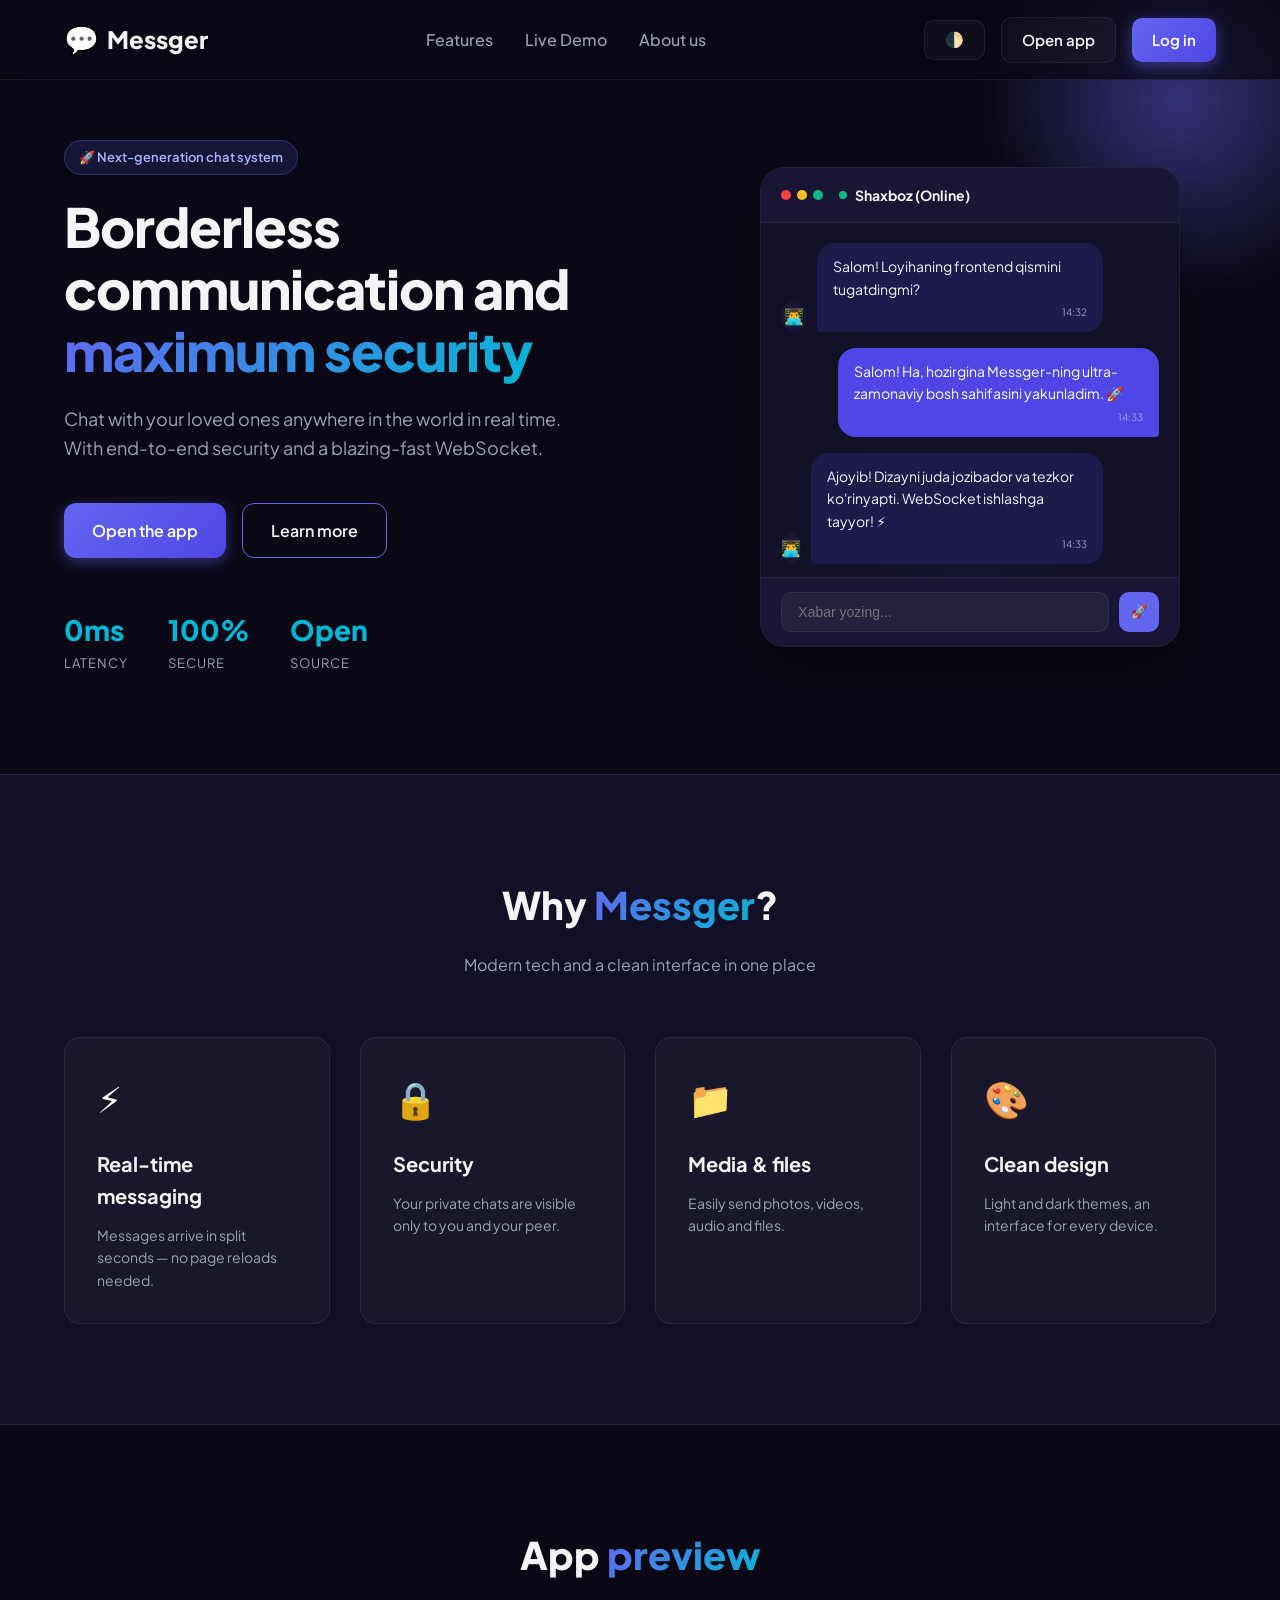
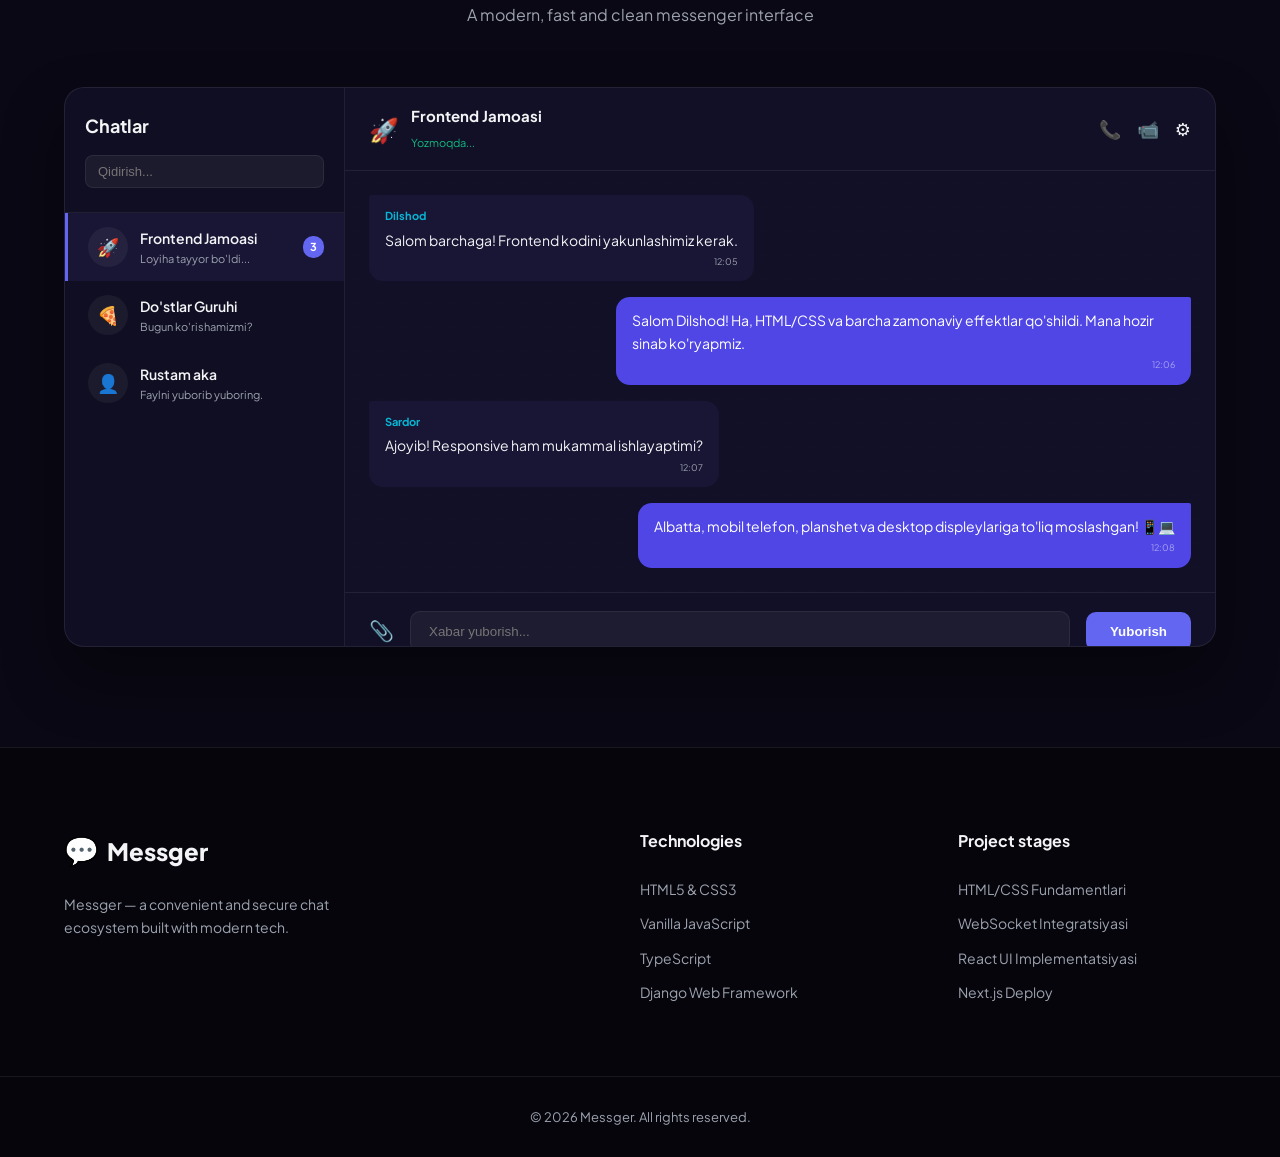
==== commit 1ebfdf5c: "Add public people/channel search on /open, move language switch into profile settings, remove standa" ====
--- a/frontend/index.html
+++ b/frontend/index.html
@@ -29,7 +29,6 @@
                 <a href="#about" data-i18n="landing.nav_about">Biz haqimizda</a>
             </nav>
             <div class="nav-cta">
-                <div class="lang-switch" style="margin-right:10px;"></div>
                 <button class="btn btn-secondary" id="theme-toggle" aria-label="Mavzuni o'zgartirish">🌓</button>
                 <a href="messenger.html" class="btn btn-secondary" data-i18n="landing.app">Ilova</a>
                 <a href="login.html" class="btn btn-primary" data-i18n="landing.login">Kirish</a>
